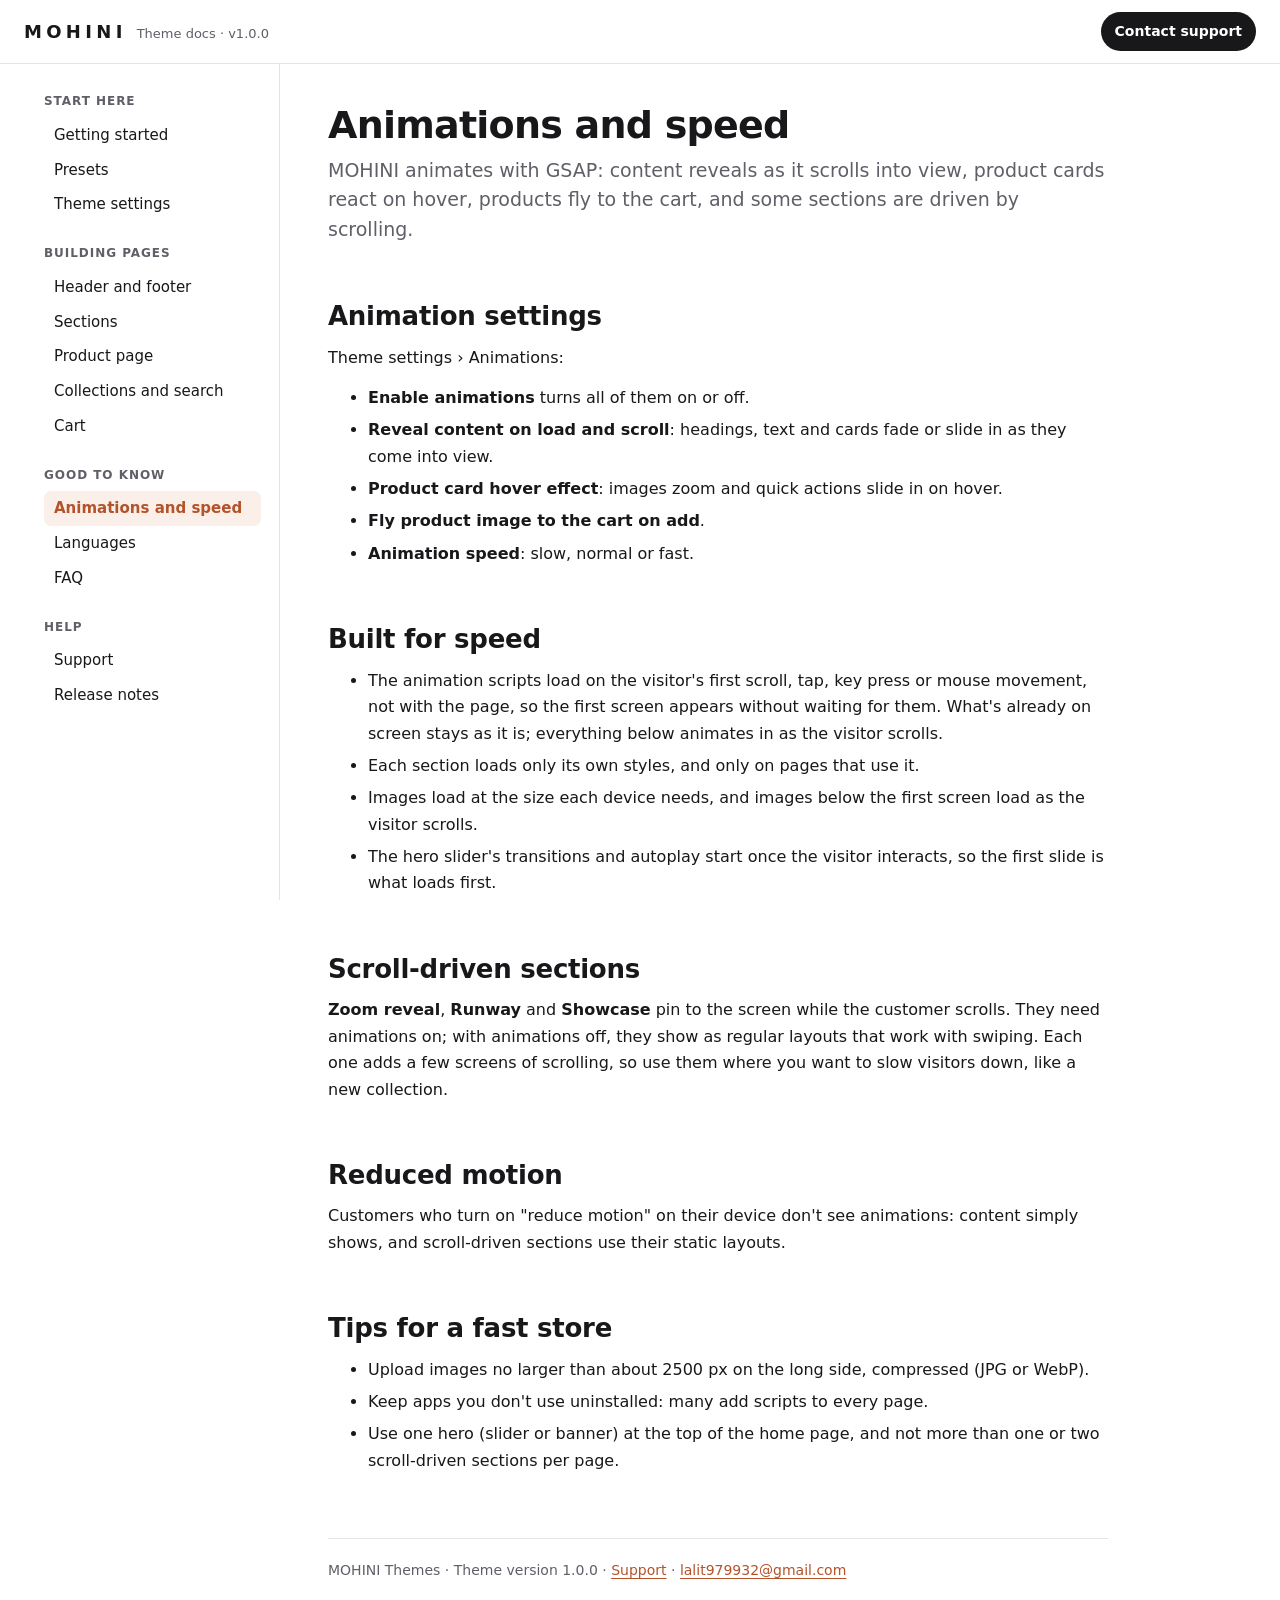
==== animations.html @ f49edb27 "Add MOHINI theme documentation site Co-Authored-By: Claude Opus 5.5 <noreply@anthropic.com>" ====
<!doctype html>
<html lang="en">
<head>
<meta charset="utf-8">
<meta name="viewport" content="width=device-width, initial-scale=1">
<title>Animations and speed · MOHINI theme docs</title>
<meta name="description" content="How MOHINI animates and stays fast.">
<link rel="canonical" href="https://lalit7704.github.io/mohini-theme-docs/animations.html">
<link rel="stylesheet" href="assets/style.css">
</head>
<body>
<header class="topbar">
  <a class="brand" href="index.html">MOHINI<span>Theme docs · v1.0.0</span></a>
  <span class="spacer"></span>
  <a class="cta" href="support.html">Contact support</a>
  <button class="menu-toggle" type="button" aria-expanded="false" aria-controls="sidebar">Menu</button>
</header>
<div class="layout">
  <nav class="sidebar" id="sidebar" aria-label="Documentation"><h4>Start here</h4><a href="index.html">Getting started</a><a href="presets.html">Presets</a><a href="theme-settings.html">Theme settings</a><h4>Building pages</h4><a href="header-footer.html">Header and footer</a><a href="sections.html">Sections</a><a href="product-page.html">Product page</a><a href="collections-search.html">Collections and search</a><a href="cart.html">Cart</a><h4>Good to know</h4><a href="animations.html" aria-current="page">Animations and speed</a><a href="languages.html">Languages</a><a href="faq.html">FAQ</a><h4>Help</h4><a href="support.html">Support</a><a href="changelog.html">Release notes</a></nav>
  <main><div class="content">

<h1>Animations and speed</h1>
<p class="lead">MOHINI animates with GSAP: content reveals as it scrolls into view, product cards react on hover, products fly to the cart, and some sections are driven by scrolling.</p>

<h2 id="settings">Animation settings</h2>
<p>Theme settings › Animations:</p>
<ul>
  <li><strong>Enable animations</strong> turns all of them on or off.</li>
  <li><strong>Reveal content on load and scroll</strong>: headings, text and cards fade or slide in as they come into view.</li>
  <li><strong>Product card hover effect</strong>: images zoom and quick actions slide in on hover.</li>
  <li><strong>Fly product image to the cart on add</strong>.</li>
  <li><strong>Animation speed</strong>: slow, normal or fast.</li>
</ul>

<h2 id="speed">Built for speed</h2>
<ul>
  <li>The animation scripts load on the visitor's first scroll, tap, key press or mouse movement, not with the page, so the first screen appears without waiting for them. What's already on screen stays as it is; everything below animates in as the visitor scrolls.</li>
  <li>Each section loads only its own styles, and only on pages that use it.</li>
  <li>Images load at the size each device needs, and images below the first screen load as the visitor scrolls.</li>
  <li>The hero slider's transitions and autoplay start once the visitor interacts, so the first slide is what loads first.</li>
</ul>

<h2 id="scroll-sections">Scroll-driven sections</h2>
<p><strong>Zoom reveal</strong>, <strong>Runway</strong> and <strong>Showcase</strong> pin to the screen while the customer scrolls. They need animations on; with animations off, they show as regular layouts that work with swiping. Each one adds a few screens of scrolling, so use them where you want to slow visitors down, like a new collection.</p>

<h2 id="reduced-motion">Reduced motion</h2>
<p>Customers who turn on "reduce motion" on their device don't see animations: content simply shows, and scroll-driven sections use their static layouts.</p>

<h2 id="tips">Tips for a fast store</h2>
<ul>
  <li>Upload images no larger than about 2500 px on the long side, compressed (JPG or WebP).</li>
  <li>Keep apps you don't use uninstalled: many add scripts to every page.</li>
  <li>Use one hero (slider or banner) at the top of the home page, and not more than one or two scroll-driven sections per page.</li>
</ul>

  <footer class="site">MOHINI Themes · Theme version 1.0.0 · <a href="support.html">Support</a> · <a href="mailto:lalit979932@gmail.com">lalit979932@gmail.com</a></footer>
  </div></main>
</div>
<script>
  (function () {
    var button = document.querySelector('.menu-toggle');
    var sidebar = document.getElementById('sidebar');
    button.addEventListener('click', function () {
      var open = sidebar.classList.toggle('is-open');
      button.setAttribute('aria-expanded', String(open));
    });
  })();
</script>
</body>
</html>
---- assets/style.css ----
/* MOHINI theme documentation */
:root {
  --ink: #18181b;
  --muted: #5f5f68;
  --line: #e4e4e8;
  --soft: #f6f6f8;
  --accent: #b4532a;
  --accent-soft: #fbefe9;
  --warn: #8a5a00;
  --warn-soft: #fff6dd;
  --radius: 10px;
  --side: 260px;
  color-scheme: light;
}

* { box-sizing: border-box; }

html { scroll-padding-top: 80px; }

body {
  margin: 0;
  background: #fff;
  color: var(--ink);
  font: 16px/1.65 "Segoe UI", system-ui, -apple-system, "Helvetica Neue", Arial, sans-serif;
}

a { color: var(--accent); text-underline-offset: 0.18em; }
a:hover { text-decoration-thickness: 2px; }

code, kbd {
  padding: 0.1em 0.35em;
  border-radius: 4px;
  background: var(--soft);
  font: 0.88em/1.4 Consolas, "SFMono-Regular", Menlo, monospace;
}

/* Top bar */
.topbar {
  position: sticky;
  top: 0;
  z-index: 10;
  display: flex;
  align-items: center;
  gap: 16px;
  height: 64px;
  padding: 0 24px;
  border-bottom: 1px solid var(--line);
  background: rgb(255 255 255 / 0.94);
  backdrop-filter: blur(8px);
}

.brand {
  color: var(--ink);
  font-size: 18px;
  font-weight: 800;
  letter-spacing: 0.24em;
  text-decoration: none;
}

.brand span {
  margin-inline-start: 10px;
  color: var(--muted);
  font-size: 13px;
  font-weight: 500;
  letter-spacing: 0;
}

.topbar .spacer { flex: 1; }

.topbar .cta {
  padding: 8px 14px;
  border-radius: 999px;
  background: var(--ink);
  color: #fff;
  font-size: 14px;
  font-weight: 600;
  text-decoration: none;
}

.menu-toggle {
  display: none;
  padding: 6px 10px;
  border: 1px solid var(--line);
  border-radius: 8px;
  background: #fff;
  font: inherit;
  font-size: 14px;
  cursor: pointer;
}

/* Layout */
.layout {
  display: grid;
  grid-template-columns: var(--side) minmax(0, 1fr);
  max-width: 1240px;
  margin: 0 auto;
}

.sidebar {
  position: sticky;
  top: 64px;
  align-self: start;
  height: calc(100vh - 64px);
  overflow-y: auto;
  padding: 28px 18px 40px 24px;
  border-inline-end: 1px solid var(--line);
}

.sidebar h4 {
  margin: 22px 0 6px;
  color: var(--muted);
  font-size: 12px;
  font-weight: 700;
  letter-spacing: 0.08em;
  text-transform: uppercase;
}

.sidebar h4:first-child { margin-top: 0; }

.sidebar a {
  display: block;
  padding: 5px 10px;
  border-radius: 7px;
  color: var(--ink);
  font-size: 15px;
  text-decoration: none;
}

.sidebar a:hover { background: var(--soft); }
.sidebar a[aria-current='page'] { background: var(--accent-soft); color: var(--accent); font-weight: 600; }

main {
  min-width: 0;
  padding: 40px 48px 80px;
}

.content { max-width: 780px; }

h1 { margin: 0 0 8px; font-size: 38px; line-height: 1.15; letter-spacing: -0.02em; }
h2 { margin: 48px 0 12px; padding-top: 8px; font-size: 26px; line-height: 1.25; letter-spacing: -0.01em; }
h3 { margin: 32px 0 8px; font-size: 19px; line-height: 1.3; }
h4 { margin: 22px 0 6px; font-size: 16px; }
p, ul, ol { margin: 0 0 14px; }
li { margin-bottom: 6px; }

.lead { color: var(--muted); font-size: 19px; line-height: 1.55; }

.note, .warning {
  margin: 20px 0;
  padding: 14px 18px;
  border-radius: var(--radius);
  border-inline-start: 4px solid var(--accent);
  background: var(--accent-soft);
}

.warning { border-color: #d49a14; background: var(--warn-soft); }
.note > :last-child, .warning > :last-child { margin-bottom: 0; }

.cards {
  display: grid;
  grid-template-columns: repeat(auto-fill, minmax(220px, 1fr));
  gap: 14px;
  margin: 20px 0 28px;
}

.card {
  display: block;
  padding: 16px 18px;
  border: 1px solid var(--line);
  border-radius: var(--radius);
  color: inherit;
  text-decoration: none;
}

.card:hover { border-color: var(--accent); }
.card strong { display: block; margin-bottom: 4px; }
.card span { color: var(--muted); font-size: 14px; }

table {
  width: 100%;
  margin: 12px 0 22px;
  border-collapse: collapse;
  font-size: 14.5px;
}

th, td {
  padding: 9px 12px;
  border-bottom: 1px solid var(--line);
  text-align: start;
  vertical-align: top;
}

th { background: var(--soft); font-weight: 600; }

.steps { counter-reset: step; padding: 0; list-style: none; }
.steps > li {
  position: relative;
  margin-bottom: 14px;
  padding-inline-start: 42px;
  counter-increment: step;
}
.steps > li::before {
  content: counter(step);
  position: absolute;
  inset-inline-start: 0;
  top: 0;
  display: grid;
  place-items: center;
  width: 28px;
  height: 28px;
  border-radius: 50%;
  background: var(--ink);
  color: #fff;
  font-size: 14px;
  font-weight: 700;
}

/* Section reference */
.ref {
  margin: 18px 0;
  padding: 18px 20px;
  border: 1px solid var(--line);
  border-radius: var(--radius);
}

.ref h3 { margin-top: 0; }
.ref .desc { color: var(--muted); }

.tag {
  display: inline-block;
  margin-inline-start: 8px;
  padding: 1px 8px;
  border-radius: 999px;
  background: var(--soft);
  color: var(--muted);
  font-size: 12px;
  font-weight: 600;
  vertical-align: middle;
}

details {
  margin: 8px 0;
  border: 1px solid var(--line);
  border-radius: 8px;
}

details > summary {
  padding: 9px 12px;
  font-weight: 600;
  cursor: pointer;
}

details > div { padding: 0 12px 6px; }
details table { margin-top: 0; font-size: 14px; }
.setting-type { color: var(--muted); white-space: nowrap; }
.setting-help { display: block; color: var(--muted); font-size: 13px; }

/* FAQ */
.faq details > summary { font-size: 16px; }
.faq details > div { padding: 0 14px 4px; }

/* Forms */
form.support { display: grid; gap: 16px; margin: 24px 0; }
form.support label { display: grid; gap: 6px; font-weight: 600; font-size: 15px; }
form.support .hint { color: var(--muted); font-size: 13px; font-weight: 400; }
form.support input, form.support select, form.support textarea {
  width: 100%;
  padding: 10px 12px;
  border: 1px solid #c9c9cf;
  border-radius: 8px;
  font: inherit;
  font-weight: 400;
}
form.support textarea { min-height: 160px; resize: vertical; }
form.support input:focus, form.support select:focus, form.support textarea:focus {
  outline: 2px solid var(--accent);
  outline-offset: 1px;
  border-color: transparent;
}
form.support button {
  justify-self: start;
  padding: 12px 22px;
  border: 0;
  border-radius: 999px;
  background: var(--ink);
  color: #fff;
  font: inherit;
  font-weight: 700;
  cursor: pointer;
}

footer.site {
  margin-top: 64px;
  padding-top: 20px;
  border-top: 1px solid var(--line);
  color: var(--muted);
  font-size: 14px;
}

/* Phones and tablets: the menu folds away behind a button */
@media (max-width: 900px) {
  .layout { grid-template-columns: 1fr; }
  .menu-toggle { display: inline-block; }
  .topbar .cta { display: none; }
  .sidebar {
    position: fixed;
    top: 64px;
    inset-inline: 0;
    z-index: 9;
    display: none;
    height: calc(100vh - 64px);
    border: 0;
    background: #fff;
  }
  .sidebar.is-open { display: block; }
  main { padding: 28px 18px 60px; }
  h1 { font-size: 30px; }
  h2 { font-size: 23px; }
  table { display: block; overflow-x: auto; }
}

@media print {
  .topbar, .sidebar { display: none; }
  .layout { display: block; }
}
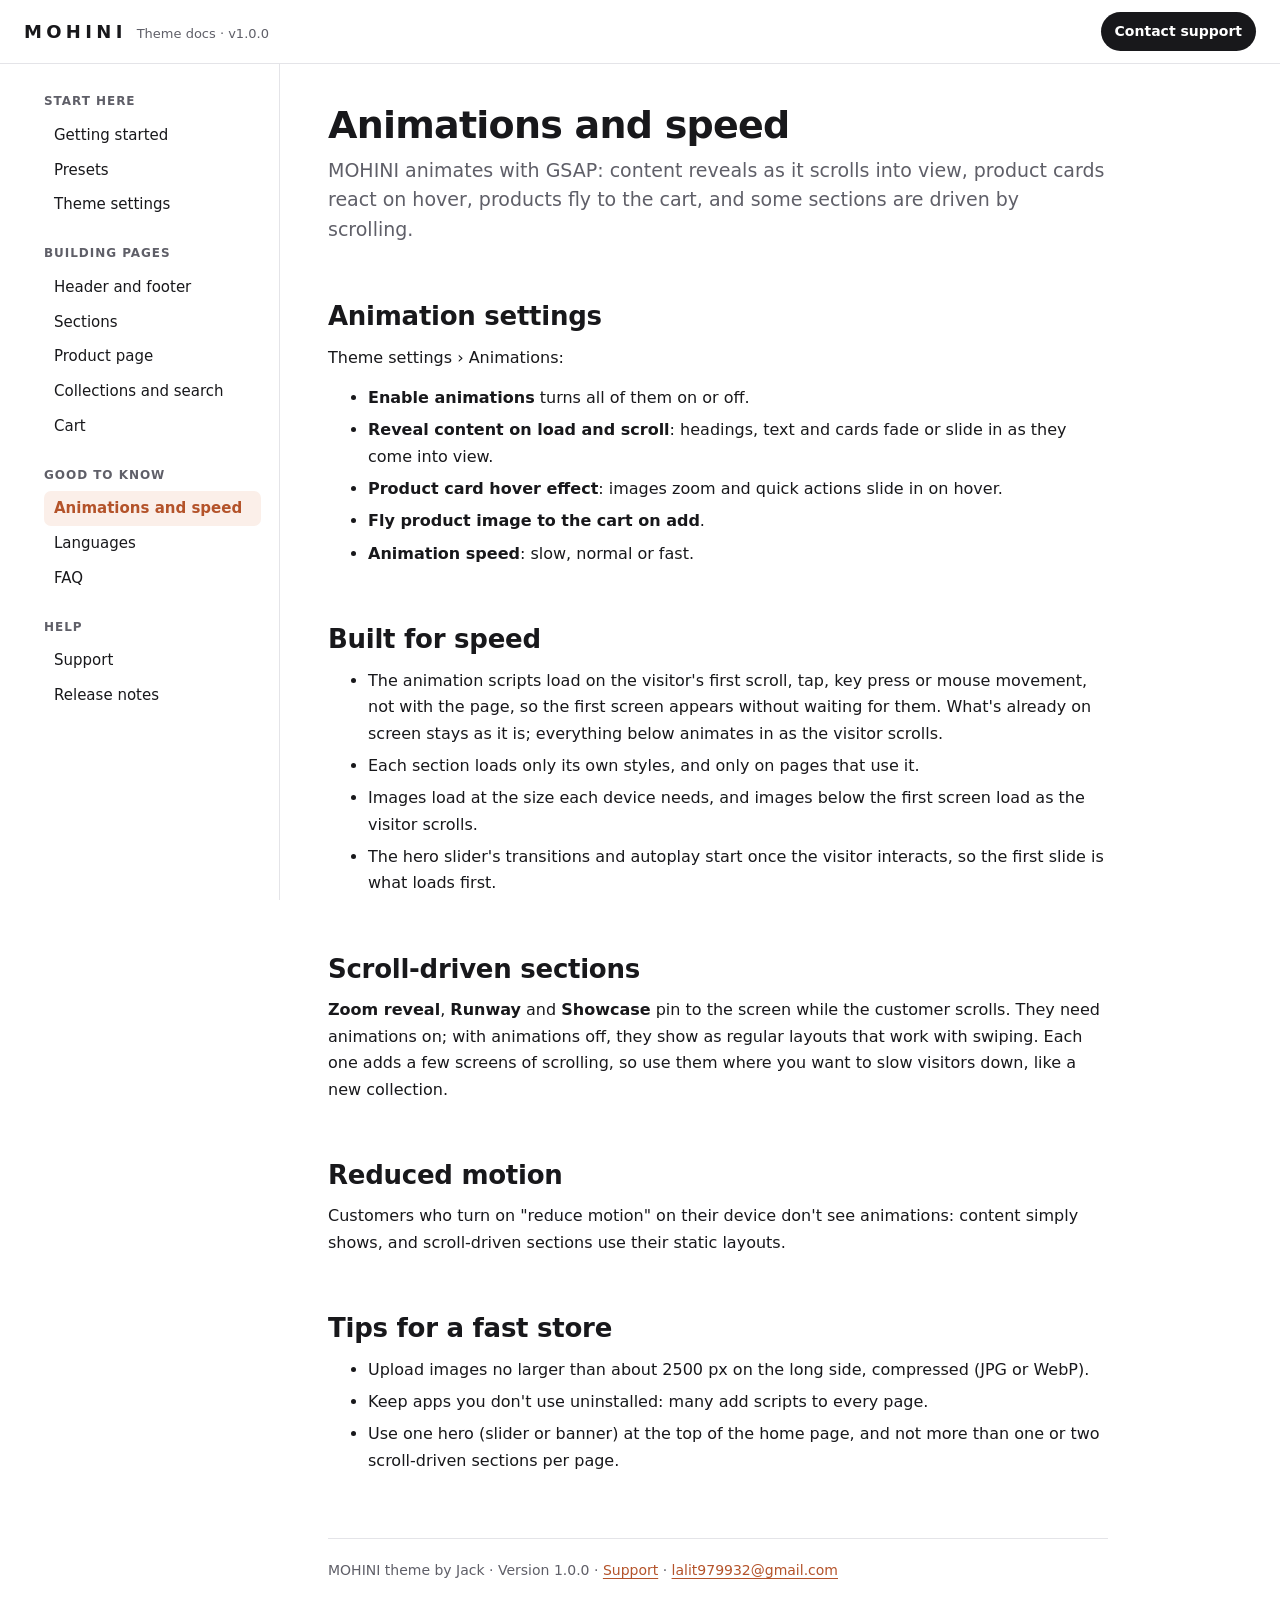
==== commit e3ec8ef0: "Show Jack as the theme author The theme name can't contain the developer's name, so the author is no" ====
--- a/animations.html
+++ b/animations.html
@@ -53,7 +53,7 @@
   <li>Use one hero (slider or banner) at the top of the home page, and not more than one or two scroll-driven sections per page.</li>
 </ul>
 
-  <footer class="site">MOHINI Themes · Theme version 1.0.0 · <a href="support.html">Support</a> · <a href="mailto:lalit979932@gmail.com">lalit979932@gmail.com</a></footer>
+  <footer class="site">MOHINI theme by Jack · Version 1.0.0 · <a href="support.html">Support</a> · <a href="mailto:lalit979932@gmail.com">lalit979932@gmail.com</a></footer>
   </div></main>
 </div>
 <script>
